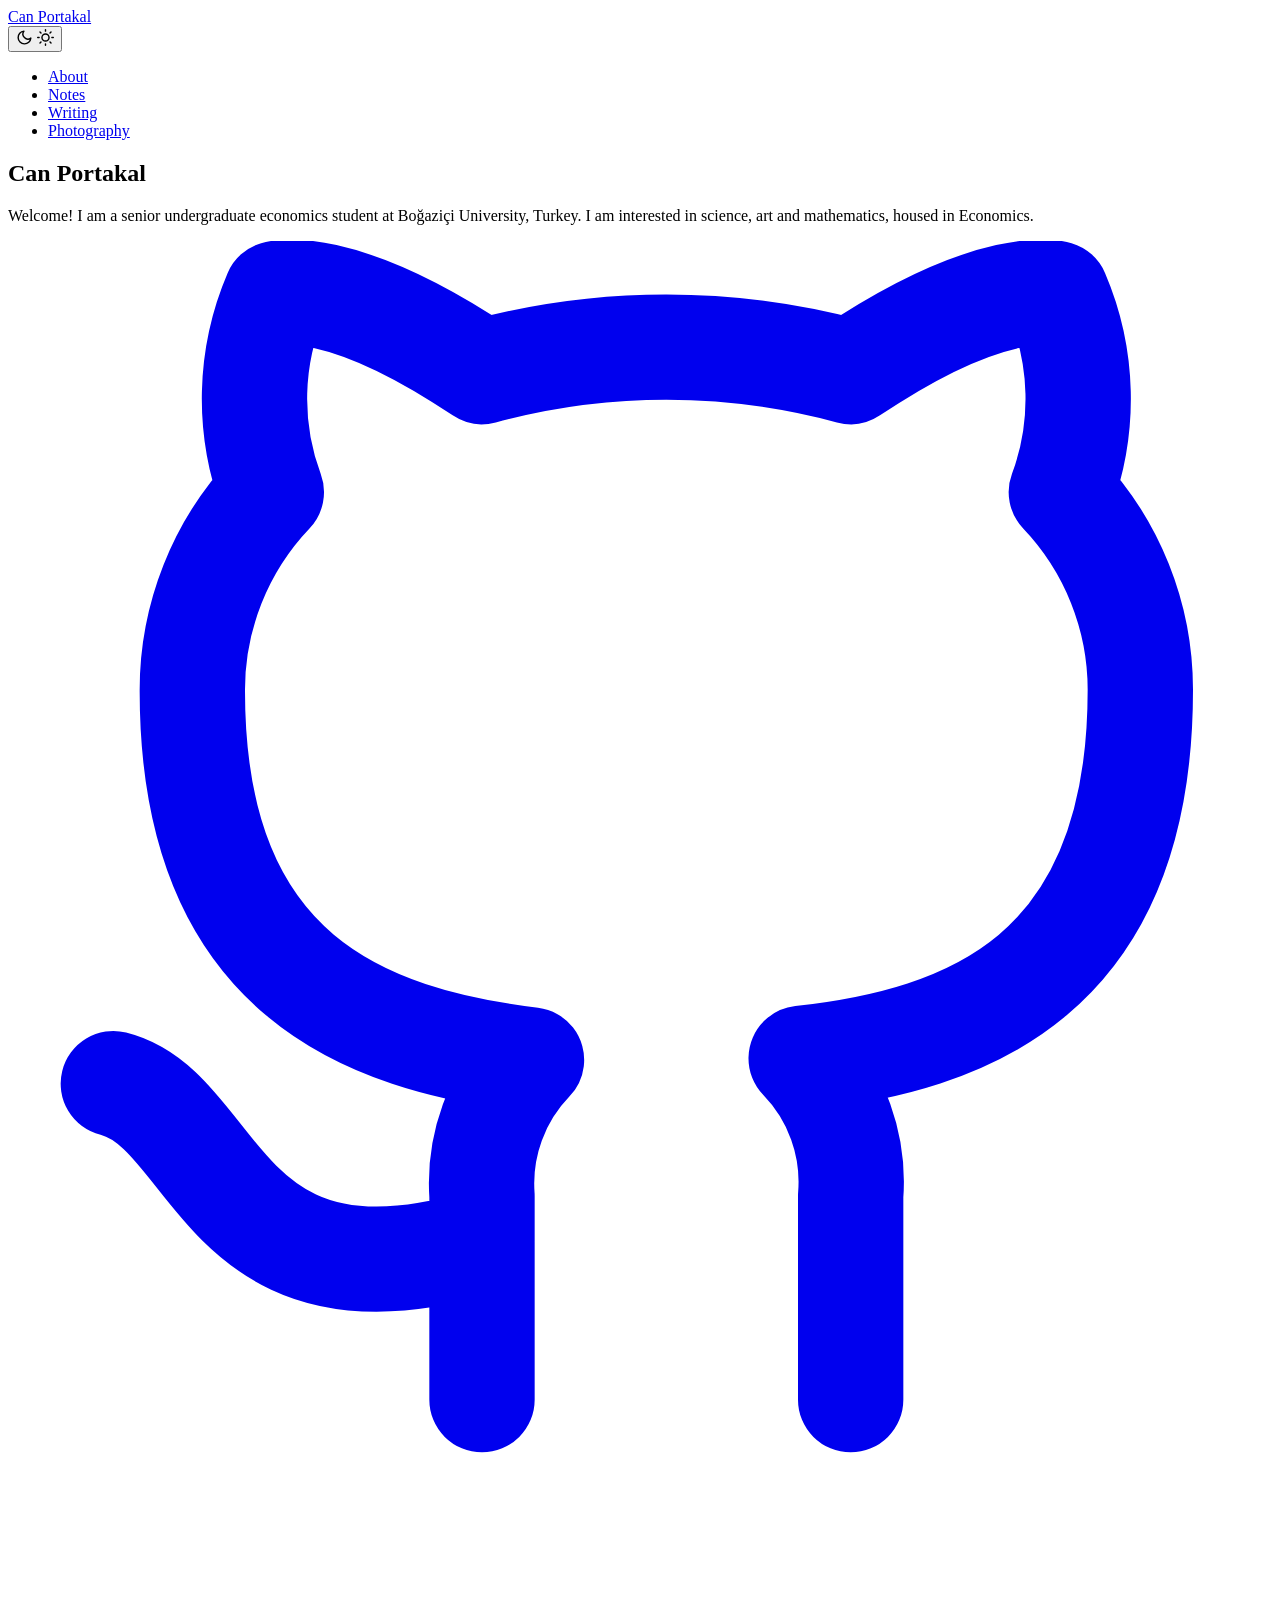
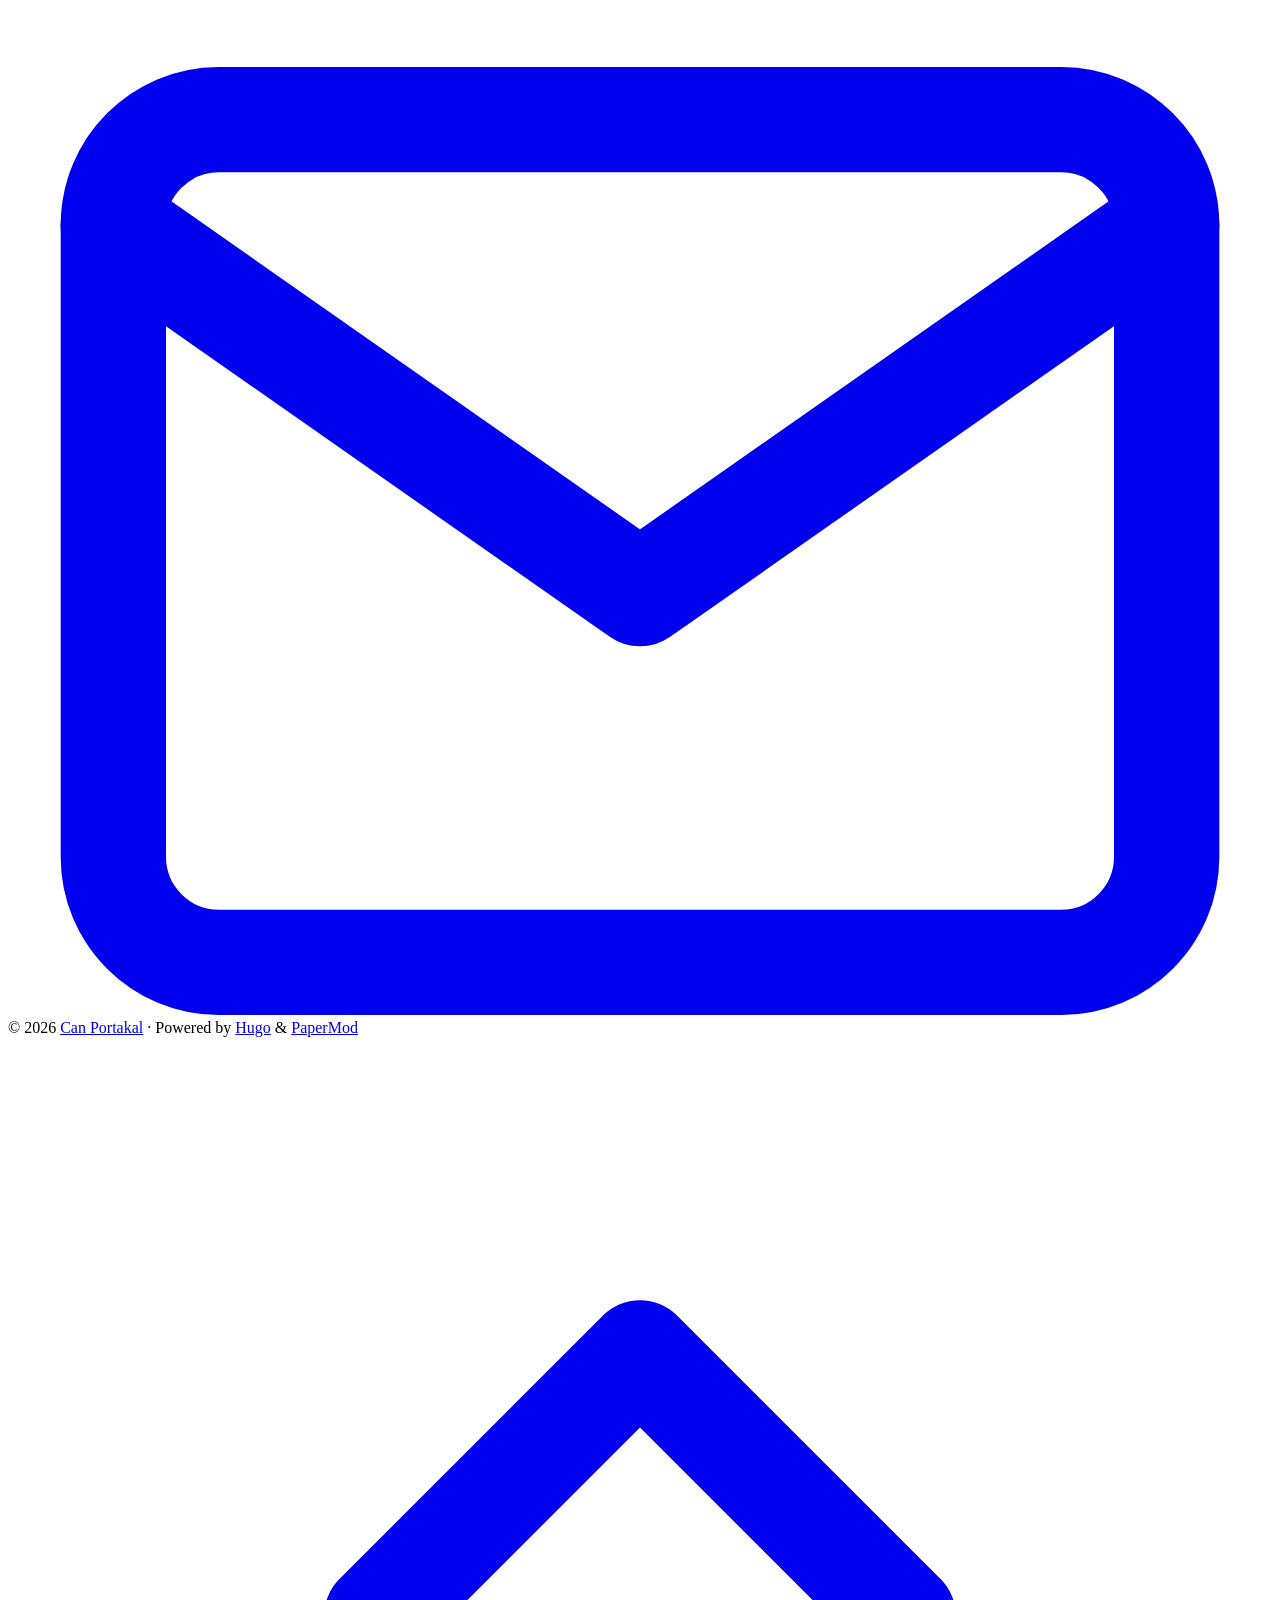
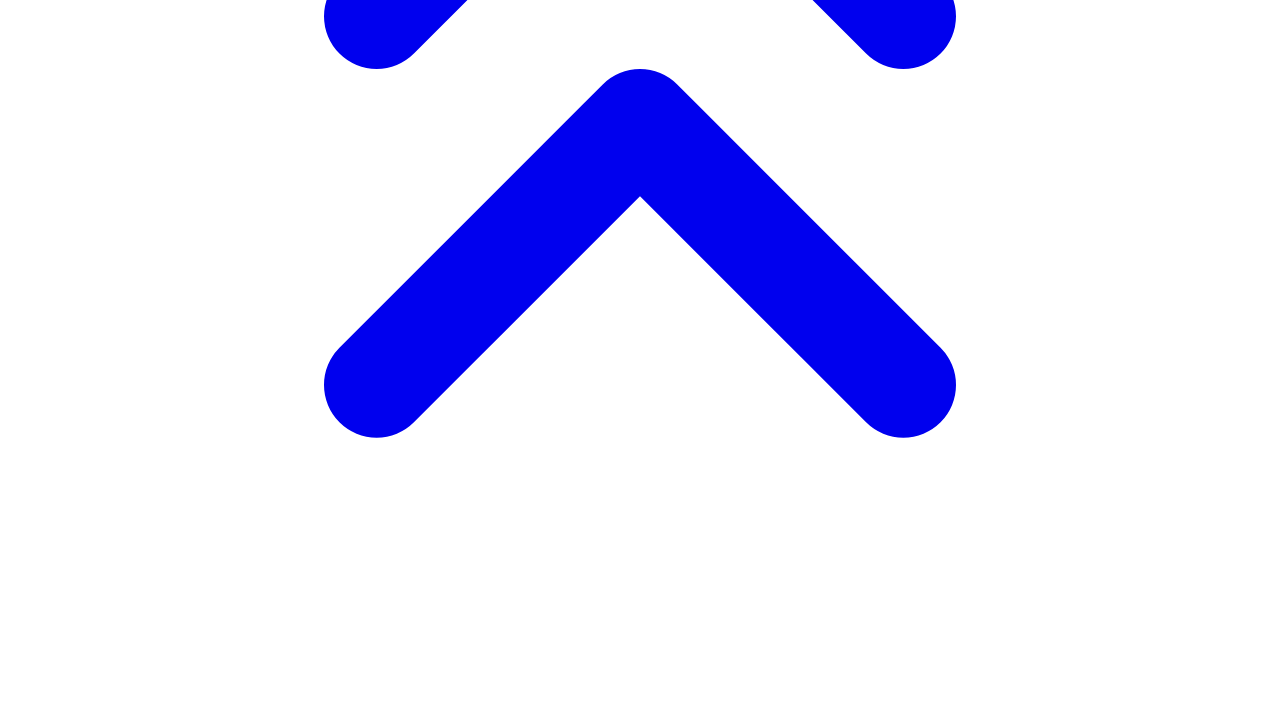
==== public/index.html @ 0545d9bd "Initial site setup" ====
<!DOCTYPE html>
<html lang="en" dir="auto" data-theme="auto">

<head>
	<meta name="generator" content="Hugo 0.163.0"><script src="/livereload.js?mindelay=10&amp;v=2&amp;port=1313&amp;path=livereload" data-no-instant defer></script><meta charset="utf-8">
<meta http-equiv="X-UA-Compatible" content="IE=edge">
<meta name="viewport" content="width=device-width, initial-scale=1, shrink-to-fit=no">
<meta name="robots" content="noindex, nofollow">
<title>Can Portakal</title>

<meta name="description" content="">
<meta name="author" content="">
<link rel="canonical" href="http://localhost:1313/">
<link crossorigin="anonymous" href="/assets/css/stylesheet.cd9298b33628769aa1bc1acebbbfd7aa11ce81dfe03484d479e1907760249a1d.css" integrity="sha256-zZKYszYodpqhvBrOu7/XqhHOgd/gNITUeeGQd2Akmh0=" rel="preload stylesheet" as="style">
<link rel="icon" href="http://localhost:1313/favicon.ico">
<link rel="icon" type="image/png" sizes="16x16" href="http://localhost:1313/favicon-16x16.png">
<link rel="icon" type="image/png" sizes="32x32" href="http://localhost:1313/favicon-32x32.png">
<link rel="apple-touch-icon" href="http://localhost:1313/apple-touch-icon.png">
<link rel="mask-icon" href="http://localhost:1313/safari-pinned-tab.svg">
<meta name="theme-color" content="#2e2e33">
<meta name="msapplication-TileColor" content="#2e2e33">
<link rel="alternate" type="application/rss+xml" href="http://localhost:1313/index.xml" title="rss">
<link rel="alternate" hreflang="en" href="http://localhost:1313/">
<noscript>
    <style>
        #theme-toggle,
        .top-link {
            display: none;
        }

    </style>
    <style>
        @media (prefers-color-scheme: dark) {
            :root {
                --theme: rgb(29, 30, 32);
                --entry: rgb(46, 46, 51);
                --primary: rgb(218, 218, 219);
                --secondary: rgb(155, 156, 157);
                --tertiary: rgb(65, 66, 68);
                --content: rgb(196, 196, 197);
                --code-block-bg: rgb(46, 46, 51);
                --code-bg: rgb(55, 56, 62);
                --border: rgb(51, 51, 51);
                color-scheme: dark;
            }

            .list {
                background: var(--theme);
            }

            .toc {
                background: var(--entry);
            }
        }

    </style>
</noscript>
<script>
    if (localStorage.getItem("pref-theme") === "dark") {
        document.querySelector("html").dataset.theme = 'dark';
    } else if (localStorage.getItem("pref-theme") === "light") {
       document.querySelector("html").dataset.theme = 'light';
    } else if (window.matchMedia('(prefers-color-scheme: dark)').matches) {
        document.querySelector("html").dataset.theme = 'dark';
    } else {
        document.querySelector("html").dataset.theme = 'light';
    }

</script>
</head>
<body class="list" id="top">
    <header class="header">
    <nav class="header-nav">
        <div class="logo">
            <a href="http://localhost:1313/" accesskey="h" title="Can Portakal (Alt + H)">Can Portakal</a>
            <div class="logo-switches">
                <button id="theme-toggle" class="theme-toggle" accesskey="t" title="(Alt + T)" aria-label="Toggle theme">
                    <svg class="moon" xmlns="http://www.w3.org/2000/svg" width="17" height="17" viewBox="0 0 24 24"
                        fill="none" stroke="currentColor" stroke-width="2" stroke-linecap="round"
                        stroke-linejoin="round">
                        <path d="M21 12.79A9 9 0 1 1 11.21 3 7 7 0 0 0 21 12.79z"></path>
                    </svg>
                    <svg class="sun" xmlns="http://www.w3.org/2000/svg" width="17" height="17" viewBox="0 0 24 24"
                        fill="none" stroke="currentColor" stroke-width="2" stroke-linecap="round"
                        stroke-linejoin="round">
                        <circle cx="12" cy="12" r="5"></circle>
                        <line x1="12" y1="1" x2="12" y2="3"></line>
                        <line x1="12" y1="21" x2="12" y2="23"></line>
                        <line x1="4.22" y1="4.22" x2="5.64" y2="5.64"></line>
                        <line x1="18.36" y1="18.36" x2="19.78" y2="19.78"></line>
                        <line x1="1" y1="12" x2="3" y2="12"></line>
                        <line x1="21" y1="12" x2="23" y2="12"></line>
                        <line x1="4.22" y1="19.78" x2="5.64" y2="18.36"></line>
                        <line x1="18.36" y1="5.64" x2="19.78" y2="4.22"></line>
                    </svg>
                </button>
            </div>
        </div>
        <ul id="menu" class="menu">
            <li>
                <a href="http://localhost:1313/about/" title="About">
                    <span>About</span>
                </a>
            </li>
            <li>
                <a href="http://localhost:1313/notes/" title="Notes">
                    <span>Notes</span>
                </a>
            </li>
            <li>
                <a href="http://localhost:1313/writing/" title="Writing">
                    <span>Writing</span>
                </a>
            </li>
            <li>
                <a href="http://localhost:1313/photography/" title="Photography">
                    <span>Photography</span>
                </a>
            </li>
        </ul>
    </nav>
</header>
<main class="main"> 
<article class="first-entry home-info">
    <header class="entry-header">
        <h1>Can Portakal</h1>
    </header>
    <div class="entry-content md-content">
        
        <p>Welcome! I am a senior undergraduate economics student at Boğaziçi University, Turkey. I am interested in science, art and mathematics, housed in Economics.</p>

    </div>
    <footer class="entry-footer">
        <div class="social-icons" >
    <a href="https://github.com/canportakal" target="_blank" rel="noopener noreferrer me"
        title="Github">
        <svg xmlns="http://www.w3.org/2000/svg" viewBox="0 0 24 24" fill="none" stroke="currentColor" stroke-width="2"
    stroke-linecap="round" stroke-linejoin="round">
    <path
        d="M9 19c-5 1.5-5-2.5-7-3m14 6v-3.87a3.37 3.37 0 0 0-.94-2.61c3.14-.35 6.44-1.54 6.44-7A5.44 5.44 0 0 0 20 4.77 5.07 5.07 0 0 0 19.91 1S18.73.65 16 2.48a13.38 13.38 0 0 0-7 0C6.27.65 5.09 1 5.09 1A5.07 5.07 0 0 0 5 4.77a5.44 5.44 0 0 0-1.5 3.78c0 5.42 3.3 6.61 6.44 7A3.37 3.37 0 0 0 9 18.13V22">
    </path>
</svg>
    </a>
    <a href="mailto:canportakal35@gmail.com" target="_blank" rel="noopener noreferrer me"
        title="Email">
        <svg xmlns="http://www.w3.org/2000/svg" viewBox="0 0 24 21" fill="none" stroke="currentColor" stroke-width="2"
    stroke-linecap="round" stroke-linejoin="round">
    <path d="M4 4h16c1.1 0 2 .9 2 2v12c0 1.1-.9 2-2 2H4c-1.1 0-2-.9-2-2V6c0-1.1.9-2 2-2z"></path>
    <polyline points="22,6 12,13 2,6"></polyline>
</svg>
    </a>
</div>

    </footer>
</article>
    </main>
    
<footer class="footer">
        <span>&copy; 2026 <a href="http://localhost:1313/">Can Portakal</a></span> · 

    
    
    <span>
        Powered by
        <a href="https://gohugo.io/?utm_source=papermod" rel="noopener" target="_blank">Hugo</a> &
        <a href="https://github.com/adityatelange/hugo-PaperMod/" rel="noopener" target="_blank">PaperMod</a>
    </span>
</footer>
<a href="#top" id="top-link" class="top-link hidden" aria-label="go to top" title="Go to Top (Alt + G)" accesskey="g">
    <svg xmlns="http://www.w3.org/2000/svg" viewBox="0 0 24 24" fill="none" stroke="currentColor" stroke-width="2"
        stroke-linecap="round" stroke-linejoin="round" class="feather feather-chevrons-up">
        <polyline points="17 11 12 6 7 11"></polyline>
        <polyline points="17 18 12 13 7 18"></polyline>
    </svg>
</a>

<script>
    let menu = document.getElementById('menu');
    if (menu) {
        
        const scrollPosition = localStorage.getItem("menu-scroll-position");
        if (scrollPosition) {
            menu.scrollLeft = parseInt(scrollPosition, 10);
        }
        
        menu.onscroll = function () {
            localStorage.setItem("menu-scroll-position", menu.scrollLeft);
        }
    }

    document.querySelectorAll('a[href^="#"]').forEach(anchor => {
        anchor.addEventListener("click", function (e) {
            e.preventDefault();
            var id = this.getAttribute("href").substr(1);
            if (!window.matchMedia('(prefers-reduced-motion: reduce)').matches) {
                document.querySelector(`[id='${decodeURIComponent(id)}']`).scrollIntoView({
                    behavior: "smooth"
                });
            } else {
                document.querySelector(`[id='${decodeURIComponent(id)}']`).scrollIntoView();
            }
            if (id === "top") {
                history.replaceState(null, null, " ");
            } else {
                history.pushState(null, null, `#${id}`);
            }
        });
    });

</script>
<script>
    var toplink = document.getElementById("top-link");
    window.onscroll = function () {
        const scrollThreshold = window.innerHeight;
        if (document.body.scrollTop > scrollThreshold || document.documentElement.scrollTop > scrollThreshold) {
            toplink.classList.remove("hidden");
        } else {
            toplink.classList.add("hidden");
        }
    };

</script>
<script>
    document.getElementById("theme-toggle").addEventListener("click", () => {
        const html = document.querySelector("html");
        if (html.dataset.theme === "dark") {
            html.dataset.theme = 'light';
            localStorage.setItem("pref-theme", 'light');
        } else {
            html.dataset.theme = 'dark';
            localStorage.setItem("pref-theme", 'dark');
        }
    })

</script>
</body>

</html>
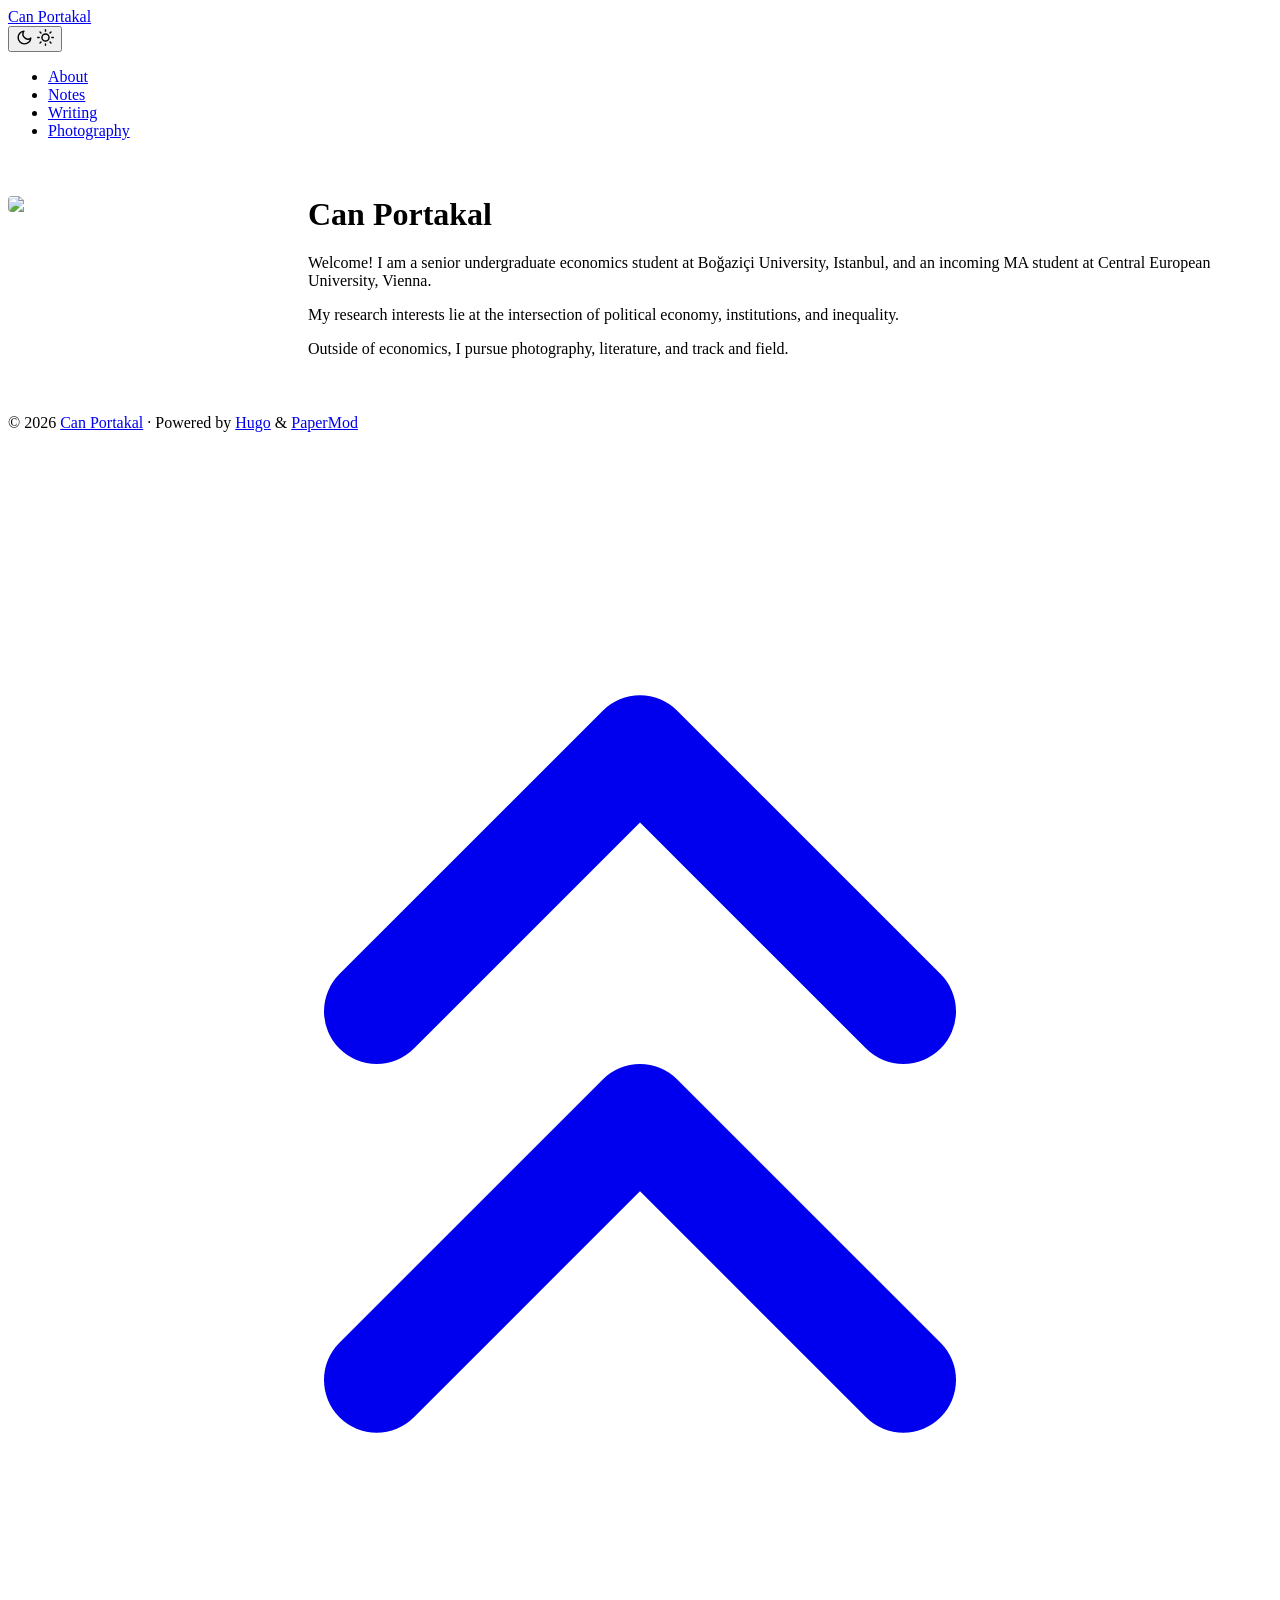
==== commit 7de5ac2b: "New homepage layout with photo" ====
--- a/public/index.html
+++ b/public/index.html
@@ -11,7 +11,7 @@
 <meta name="description" content="">
 <meta name="author" content="">
 <link rel="canonical" href="http://localhost:1313/">
-<link crossorigin="anonymous" href="/assets/css/stylesheet.cd9298b33628769aa1bc1acebbbfd7aa11ce81dfe03484d479e1907760249a1d.css" integrity="sha256-zZKYszYodpqhvBrOu7/XqhHOgd/gNITUeeGQd2Akmh0=" rel="preload stylesheet" as="style">
+<link crossorigin="anonymous" href="/assets/css/stylesheet.dbfcea71568f6945a94d51ad3df0e8e6fe5090ea571015c87a3f208b67abd784.css" integrity="sha256-2/zqcVaPaUWpTVGtPfDo5v5QkOpXEBXIej8gi2er14Q=" rel="preload stylesheet" as="style">
 <link rel="icon" href="http://localhost:1313/favicon.ico">
 <link rel="icon" type="image/png" sizes="16x16" href="http://localhost:1313/favicon-16x16.png">
 <link rel="icon" type="image/png" sizes="32x32" href="http://localhost:1313/favicon-32x32.png">
@@ -120,39 +120,18 @@
         </ul>
     </nav>
 </header>
-<main class="main"> 
-<article class="first-entry home-info">
-    <header class="entry-header">
-        <h1>Can Portakal</h1>
-    </header>
-    <div class="entry-content md-content">
-        
-        <p>Welcome! I am a senior undergraduate economics student at Boğaziçi University, Turkey. I am interested in science, art and mathematics, housed in Economics.</p>
-
-    </div>
-    <footer class="entry-footer">
-        <div class="social-icons" >
-    <a href="https://github.com/canportakal" target="_blank" rel="noopener noreferrer me"
-        title="Github">
-        <svg xmlns="http://www.w3.org/2000/svg" viewBox="0 0 24 24" fill="none" stroke="currentColor" stroke-width="2"
-    stroke-linecap="round" stroke-linejoin="round">
-    <path
-        d="M9 19c-5 1.5-5-2.5-7-3m14 6v-3.87a3.37 3.37 0 0 0-.94-2.61c3.14-.35 6.44-1.54 6.44-7A5.44 5.44 0 0 0 20 4.77 5.07 5.07 0 0 0 19.91 1S18.73.65 16 2.48a13.38 13.38 0 0 0-7 0C6.27.65 5.09 1 5.09 1A5.07 5.07 0 0 0 5 4.77a5.44 5.44 0 0 0-1.5 3.78c0 5.42 3.3 6.61 6.44 7A3.37 3.37 0 0 0 9 18.13V22">
-    </path>
-</svg>
-    </a>
-    <a href="mailto:canportakal35@gmail.com" target="_blank" rel="noopener noreferrer me"
-        title="Email">
-        <svg xmlns="http://www.w3.org/2000/svg" viewBox="0 0 24 21" fill="none" stroke="currentColor" stroke-width="2"
-    stroke-linecap="round" stroke-linejoin="round">
-    <path d="M4 4h16c1.1 0 2 .9 2 2v12c0 1.1-.9 2-2 2H4c-1.1 0-2-.9-2-2V6c0-1.1.9-2 2-2z"></path>
-    <polyline points="22,6 12,13 2,6"></polyline>
-</svg>
-    </a>
+<main class="main">
+<div style="display:flex; gap:40px; align-items:flex-start; padding:40px 0;">
+  <img src="/images/avatar.png" style="width:260px; flex-shrink:0; border-radius:4px;">
+  <div>
+    <h1 style="margin-top:0;">Can Portakal</h1>
+    <p>Welcome! I am a senior undergraduate economics student at Boğaziçi University, Istanbul, and an incoming MA student at Central European University, Vienna.</p>
+<p>My research interests lie at the intersection of political economy, institutions, and inequality.</p>
+<p>Outside of economics, I pursue photography, literature, and track and field.</p>
+
+  </div>
 </div>
 
-    </footer>
-</article>
     </main>
     
 <footer class="footer">
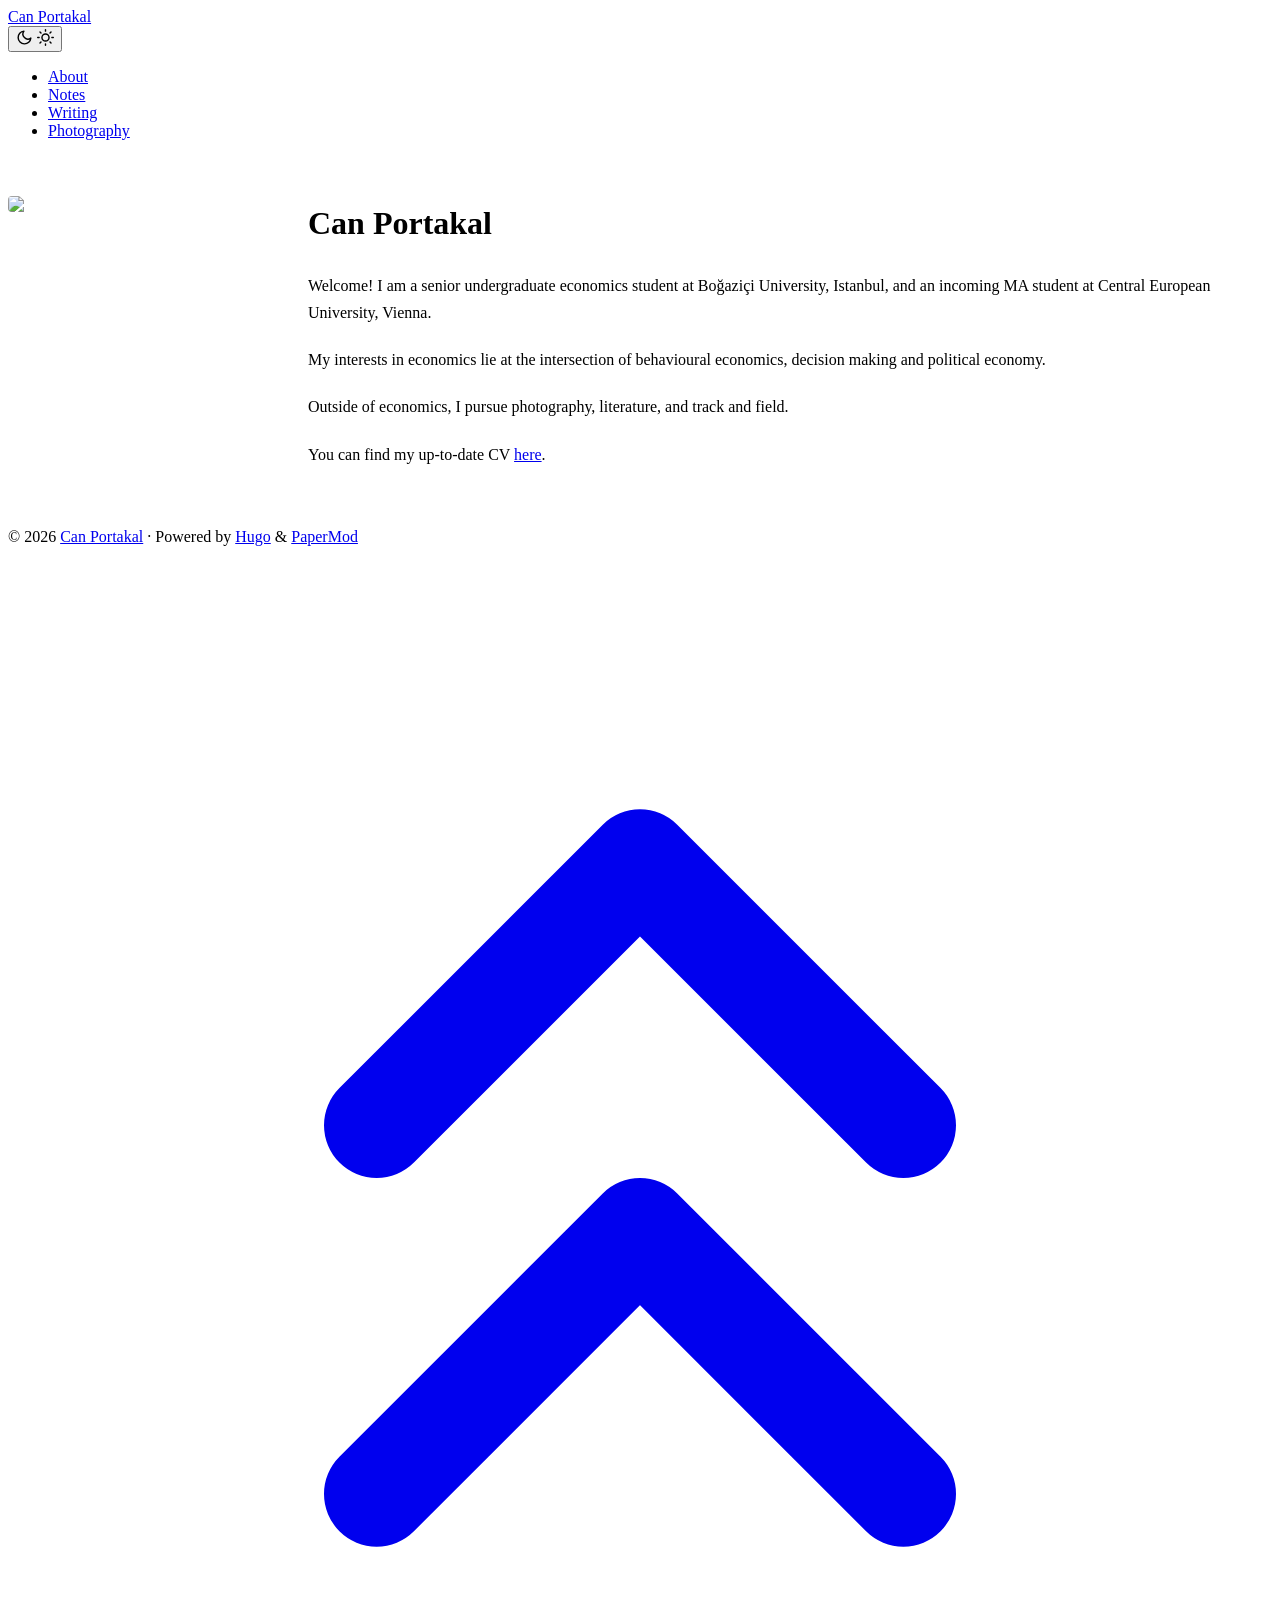
==== commit 41da89e0: "Update About page with miniature banner and caption" ====
--- a/public/index.html
+++ b/public/index.html
@@ -11,7 +11,7 @@
 <meta name="description" content="">
 <meta name="author" content="">
 <link rel="canonical" href="http://localhost:1313/">
-<link crossorigin="anonymous" href="/assets/css/stylesheet.dbfcea71568f6945a94d51ad3df0e8e6fe5090ea571015c87a3f208b67abd784.css" integrity="sha256-2/zqcVaPaUWpTVGtPfDo5v5QkOpXEBXIej8gi2er14Q=" rel="preload stylesheet" as="style">
+<link crossorigin="anonymous" href="/assets/css/stylesheet.12583ac06b497100cea74cd8f448acabac279b2f8153cad163a91011da1c3675.css" integrity="sha256-Elg6wGtJcQDOp0zY9Eisq6wnmy&#43;BU8rRY6kQEdocNnU=" rel="preload stylesheet" as="style">
 <link rel="icon" href="http://localhost:1313/favicon.ico">
 <link rel="icon" type="image/png" sizes="16x16" href="http://localhost:1313/favicon-16x16.png">
 <link rel="icon" type="image/png" sizes="32x32" href="http://localhost:1313/favicon-32x32.png">
@@ -123,12 +123,17 @@
 <main class="main">
 <div style="display:flex; gap:40px; align-items:flex-start; padding:40px 0;">
   <img src="/images/avatar.png" style="width:260px; flex-shrink:0; border-radius:4px;">
-  <div>
+  <div style="line-height:1.7;">
     <h1 style="margin-top:0;">Can Portakal</h1>
-    <p>Welcome! I am a senior undergraduate economics student at Boğaziçi University, Istanbul, and an incoming MA student at Central European University, Vienna.</p>
-<p>My research interests lie at the intersection of political economy, institutions, and inequality.</p>
+    <style>
+      .home-content p { margin-bottom: 20px; }
+      .home-content a { text-decoration: underline; }
+    </style>
+    <div class="home-content"><p>Welcome! I am a senior undergraduate economics student at Boğaziçi University, Istanbul, and an incoming MA student at Central European University, Vienna.</p>
+<p>My interests in economics lie at the intersection of behavioural economics, decision making and political economy.</p>
 <p>Outside of economics, I pursue photography, literature, and track and field.</p>
-
+<p>You can find my up-to-date CV <a href="/pdfs/CV.pdf">here</a>.</p>
+</div>
   </div>
 </div>
 
